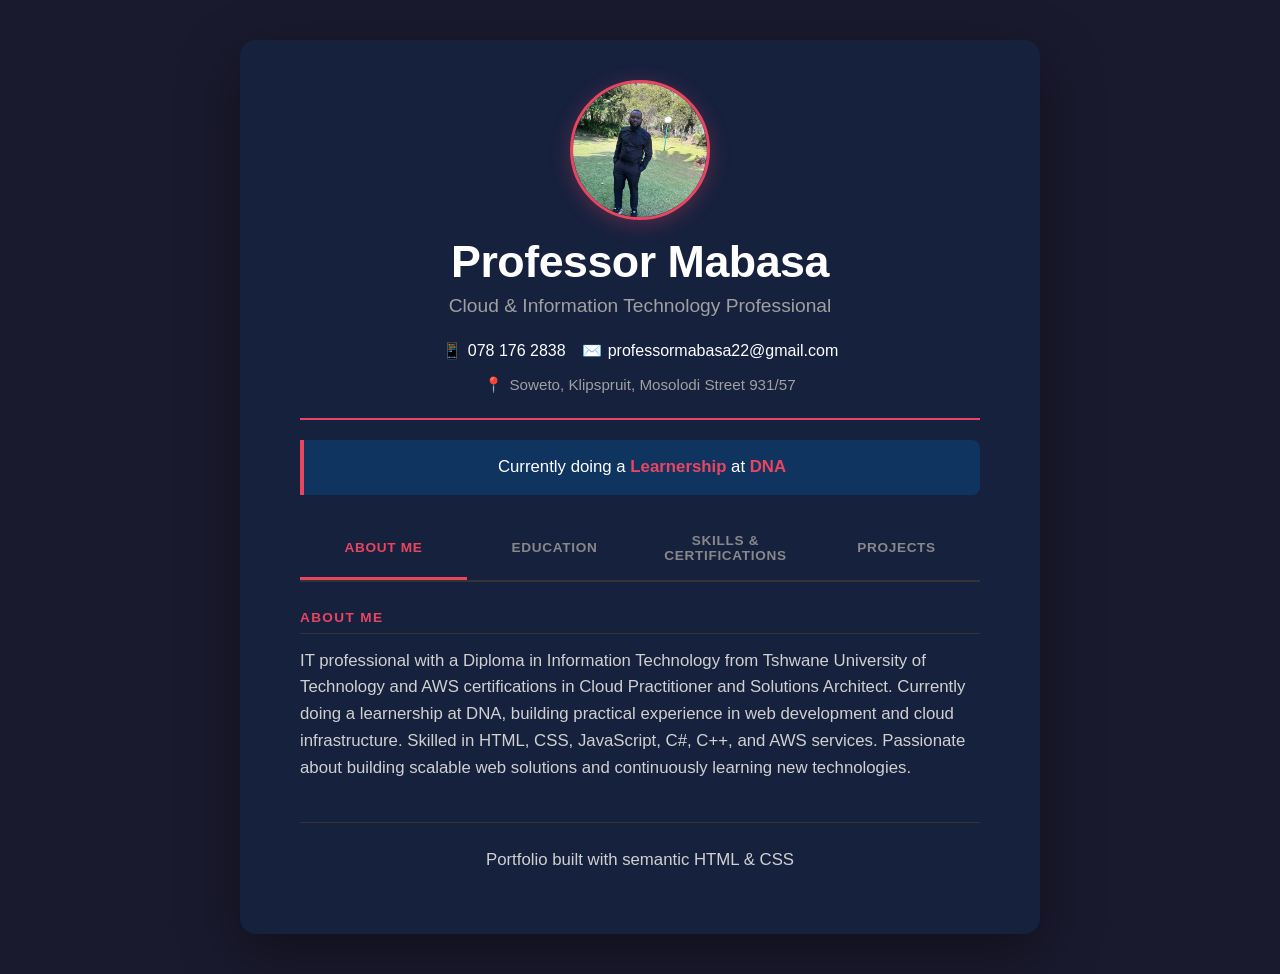
==== index.html @ ec0c662e "updates" ====
<!DOCTYPE html>
<html lang="en">
<head>
    <meta charset="UTF-8">
    <meta name="viewport" content="width=device-width, initial-scale=1.0">
    <title>Professor Mabasa — Portfolio</title>
    <link rel="stylesheet" href="style.css">
    <script src="script.js" defer></script>
<base target="_blank">
</head>
<body>

    <article>
        <header>
            <figure>
                <img src="[data-uri]" alt="Professor Mabasa">
            </figure>
            <h1>Professor Mabasa</h1>
            <p class="role">Cloud & Information Technology Professional</p>

            <p class="contact-top">
                <a href="tel:+27781762838">
                    <span class="icon">📱</span> 078 176 2838
                </a>
                <a href="mailto:professormabasa22@gmail.com">
                    <span class="icon">✉️</span> professormabasa22@gmail.com
                </a>
            </p>

            <p class="address-top">
                <span class="icon">📍</span> Soweto, Klipspruit, Mosolodi Street 931/57
            </p>
        </header>

        <aside>
            <p>Currently doing a <strong>Learnership</strong> at <strong>DNA</strong></p>
        </aside>

        <nav class="tabs">
            <button class="tab-btn active" onclick="showTab('about')">About Me</button>
            <button class="tab-btn" onclick="showTab('education')">Education</button>
            <button class="tab-btn" onclick="showTab('skills-certifications')">Skills & Certifications</button>
            <button class="tab-btn" onclick="showTab('projects')">Projects</button>
        </nav>

        <section id="about" class="tab-panel active">
            <h2>About Me</h2>
            <p>
                IT professional with a Diploma in Information Technology from Tshwane University of Technology 
                and AWS certifications in Cloud Practitioner and Solutions Architect. Currently doing a 
                learnership at DNA, building practical experience in web development and cloud infrastructure. 
                Skilled in HTML, CSS, JavaScript, C#, C++, and AWS services. Passionate about building scalable 
                web solutions and continuously learning new technologies.
            </p>
        </section>

        <section id="education" class="tab-panel">
            <h2>Education</h2>
            <p>
                <strong>PP Hlungwani Secondary School</strong><br>
                Grade 12 (Matric)
            </p>
            <p style="margin-top: 16px;">
                <strong>Tshwane University of Technology (TUT)</strong><br>
                Diploma in Information Technology<br>
                <span class="year">2019 — 2023</span>
            </p>
        </section>

        <section id="skills-certifications" class="tab-panel">
            <h2>Skills & Certifications</h2>

            <h3>Web Developer Student — Skills</h3>
            <ul>
                <li>HTML, CSS, JavaScript basics</li>
                <li>C#</li>
                <li>C++</li>
                <li>Git & GitHub</li>
                <li>MySQL basics</li>
                <li>Debugging with browser tools</li>
                <li>Teamwork and learning quickly</li>
            </ul>

            <h3>Certifications</h3>
            <p>
                <span class="badge">AWS Cloud Practitioner</span>
                <span class="badge">AWS Solutions Architect</span>
            </p>
        </section>

        <section id="projects" class="tab-panel">
            <h2>Projects</h2>
            <ul class="project-list">
                <li>Static website hosting on AWS S3 + CloudFront</li>
                <li>3-tier web app deployment with VPC, EC2, RDS, and Load Balancer</li>
                <li>Auto-scaling web server using EC2 Auto Scaling Group + ALB</li>
                <li>Serverless file upload app with S3 + Lambda + API Gateway</li>
            </ul>
        </section>

        <footer>
            <p>Portfolio built with semantic HTML & CSS</p>
        </footer>
    </article>



</body>
</html>
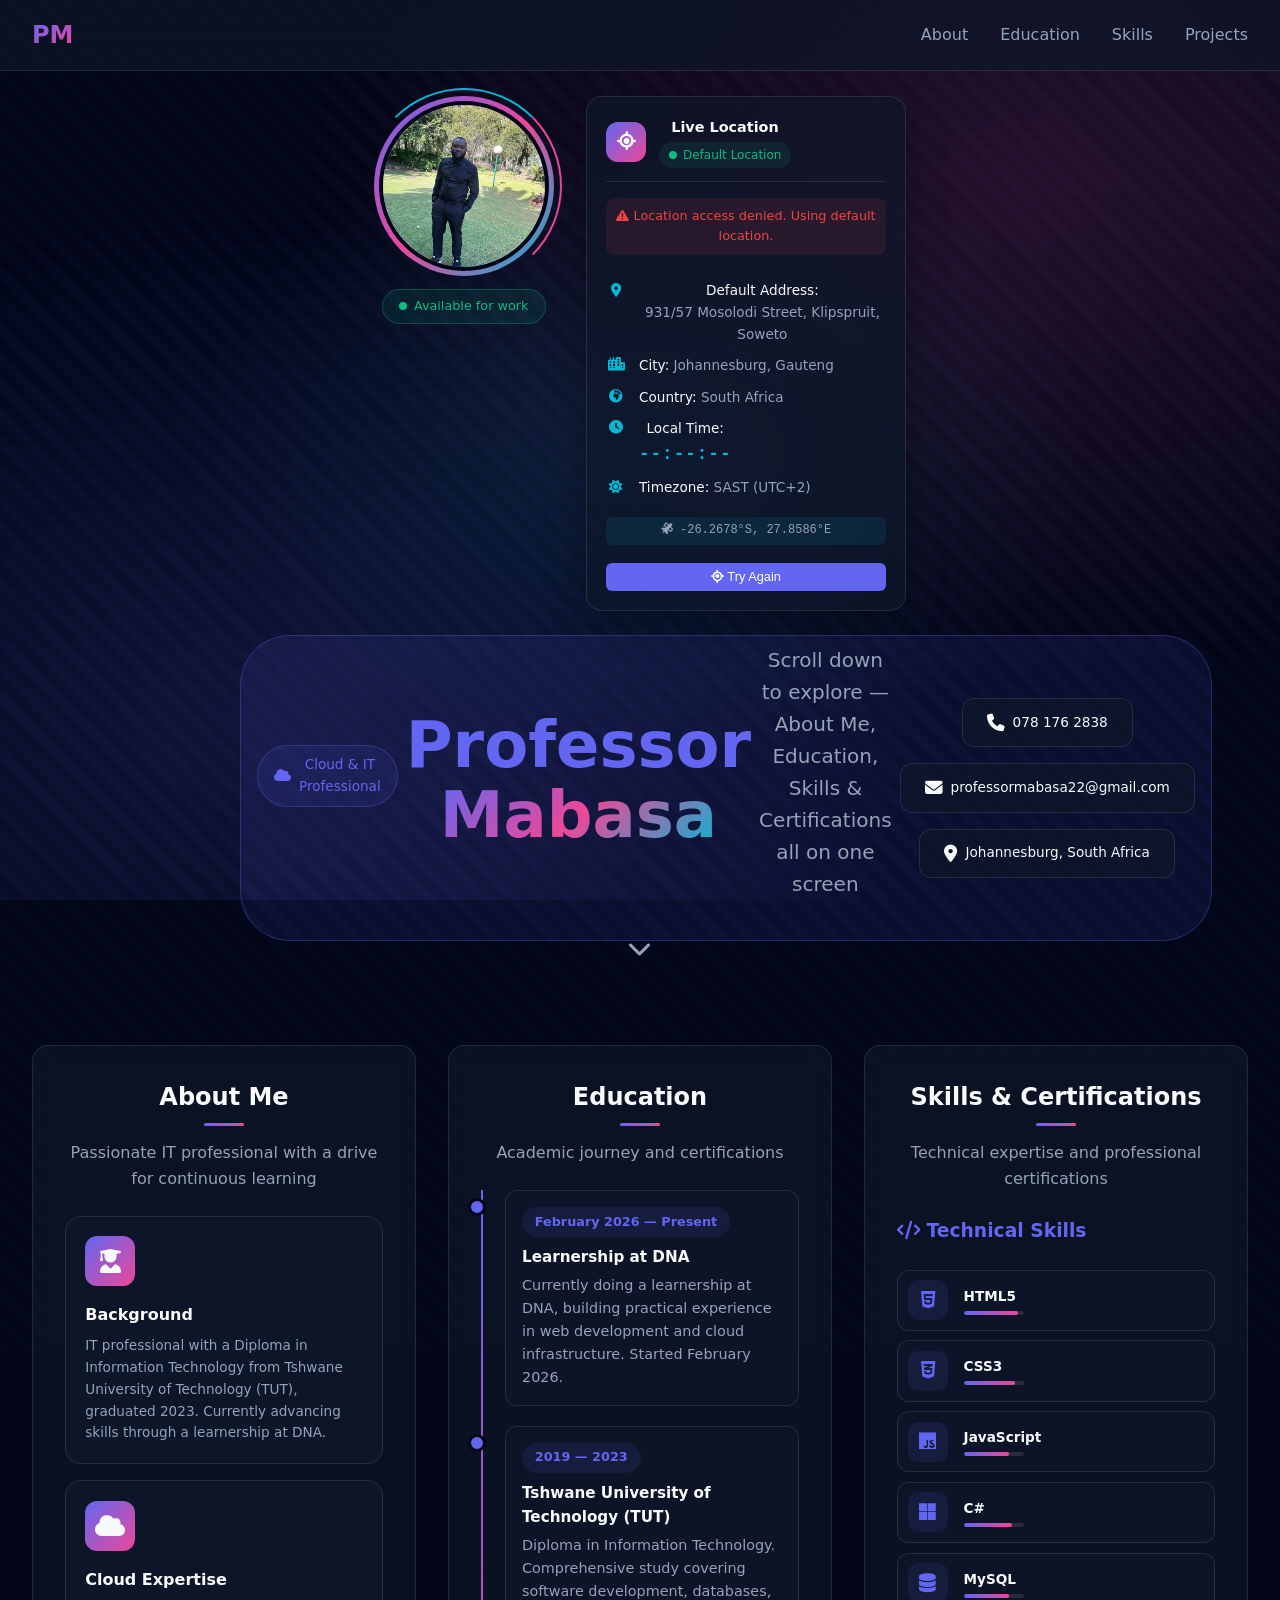
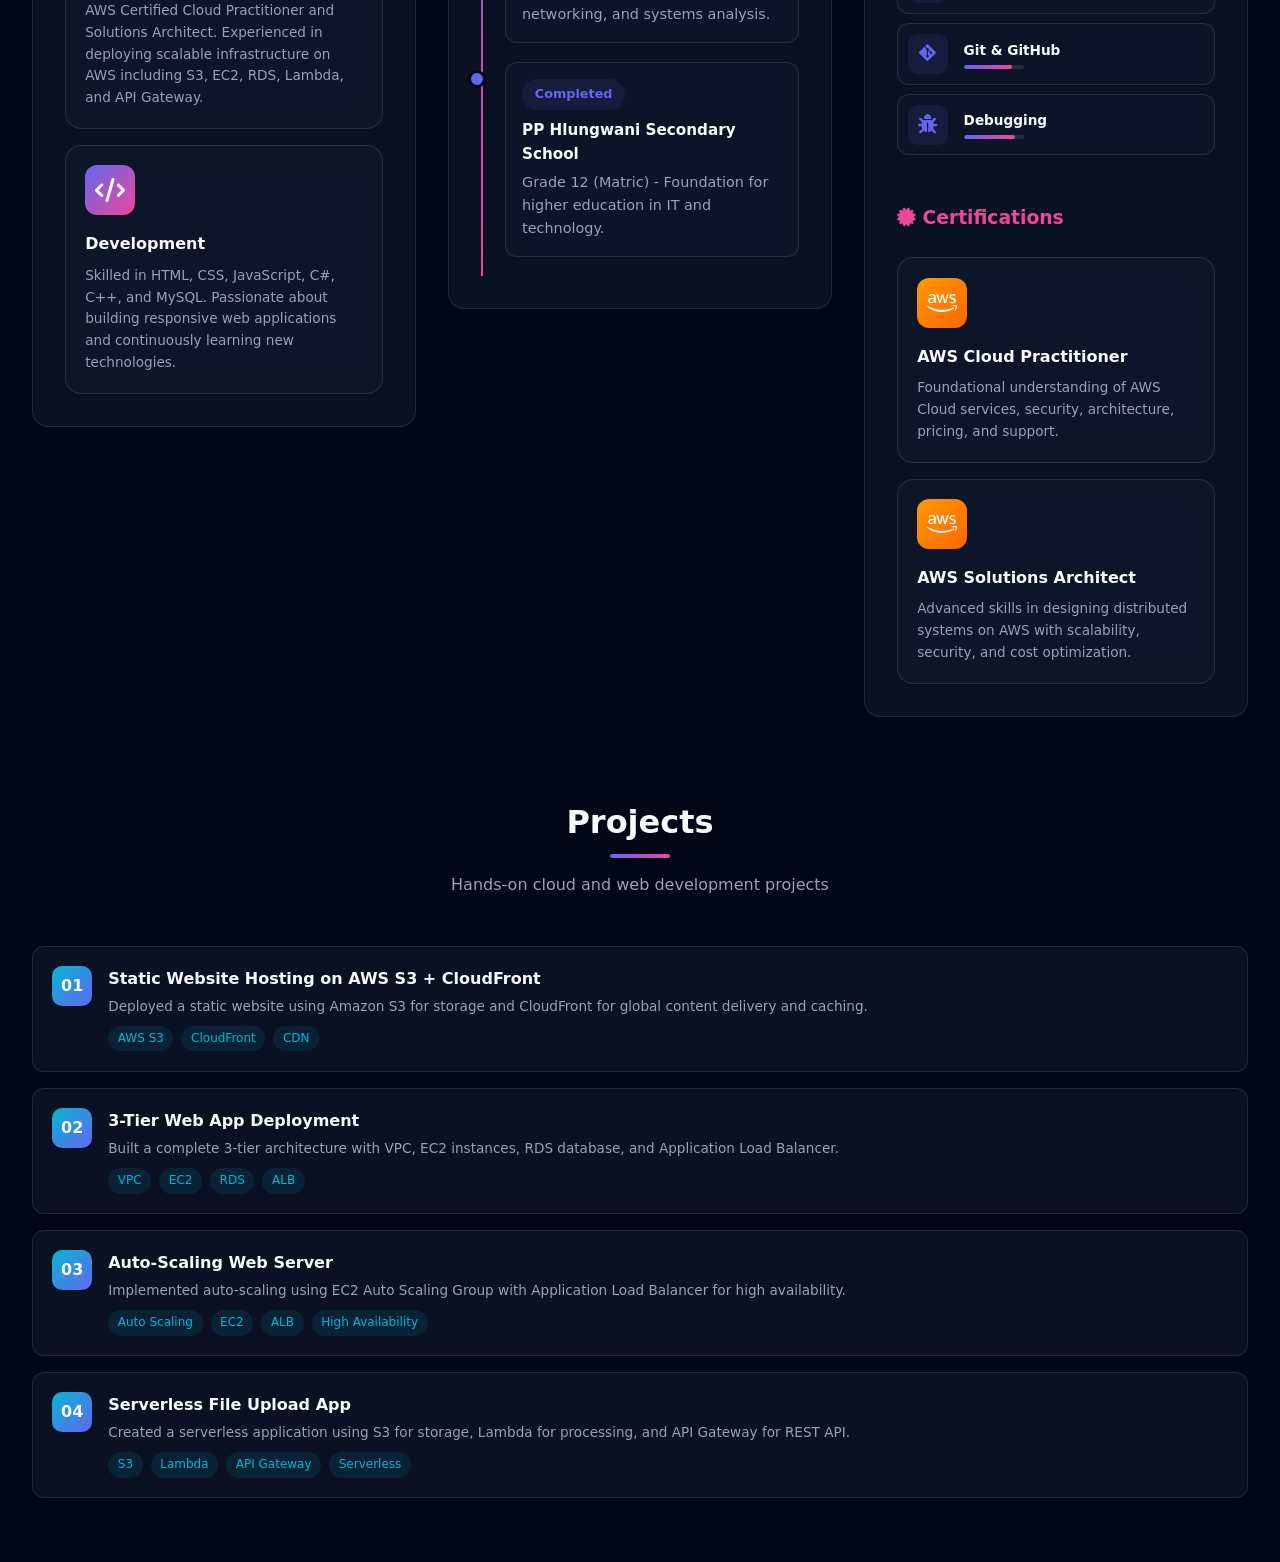
==== commit 9480abcb: "push" ====
--- a/index.html
+++ b/index.html
@@ -4,106 +4,1685 @@
     <meta charset="UTF-8">
     <meta name="viewport" content="width=device-width, initial-scale=1.0">
     <title>Professor Mabasa — Portfolio</title>
-    <link rel="stylesheet" href="style.css">
-    <script src="script.js" defer></script>
+    <link rel="stylesheet" href="https://cdnjs.cloudflare.com/ajax/libs/font-awesome/6.4.0/css/all.min.css">
+    <style>
+        :root {
+            --primary: #6366f1;
+            --primary-dark: #4f46e5;
+            --secondary: #ec4899;
+            --accent: #06b6d4;
+            --dark: #0f172a;
+            --darker: #020617;
+            --light: #f8fafc;
+            --gray: #94a3b8;
+            --glass: rgba(15, 23, 42, 0.7);
+            --glass-border: rgba(255, 255, 255, 0.1);
+        }
+
+        * {
+            margin: 0;
+            padding: 0;
+            box-sizing: border-box;
+        }
+
+        html {
+            scroll-behavior: smooth;
+        }
+
+        body {
+            font-family: 'Segoe UI', system-ui, -apple-system, sans-serif;
+            background: var(--darker);
+            color: var(--light);
+            line-height: 1.6;
+            overflow-x: hidden;
+        }
+
+        /* Animated background */
+        .bg-animation {
+            position: fixed;
+            top: 0;
+            left: 0;
+            width: 100%;
+            height: 100%;
+            z-index: -1;
+            background: 
+                radial-gradient(ellipse at 20% 80%, rgba(99, 102, 241, 0.15) 0%, transparent 50%),
+                radial-gradient(ellipse at 80% 20%, rgba(236, 72, 153, 0.15) 0%, transparent 50%),
+                radial-gradient(ellipse at 50% 50%, rgba(6, 182, 212, 0.1) 0%, transparent 50%);
+        }
+
+        .bg-animation::before {
+            content: '';
+            position: absolute;
+            top: -50%;
+            left: -50%;
+            width: 200%;
+            height: 200%;
+            background: repeating-linear-gradient(
+                45deg,
+                transparent,
+                transparent 10px,
+                rgba(99, 102, 241, 0.03) 10px,
+                rgba(99, 102, 241, 0.03) 20px
+            );
+            animation: bgMove 20s linear infinite;
+        }
+
+        @keyframes bgMove {
+            0% { transform: translate(0, 0); }
+            100% { transform: translate(50px, 50px); }
+        }
+
+        /* Navigation */
+        nav {
+            position: fixed;
+            top: 0;
+            width: 100%;
+            padding: 1rem 2rem;
+            background: var(--glass);
+            backdrop-filter: blur(20px);
+            border-bottom: 1px solid var(--glass-border);
+            z-index: 1000;
+            display: flex;
+            justify-content: space-between;
+            align-items: center;
+        }
+
+        .logo {
+            font-size: 1.5rem;
+            font-weight: 800;
+            background: linear-gradient(135deg, var(--primary), var(--secondary));
+            -webkit-background-clip: text;
+            -webkit-text-fill-color: transparent;
+            background-clip: text;
+        }
+
+        .nav-links {
+            display: flex;
+            gap: 2rem;
+            list-style: none;
+        }
+
+        .nav-links a {
+            color: var(--gray);
+            text-decoration: none;
+            font-weight: 500;
+            transition: all 0.3s ease;
+            position: relative;
+        }
+
+        .nav-links a::after {
+            content: '';
+            position: absolute;
+            bottom: -5px;
+            left: 0;
+            width: 0;
+            height: 2px;
+            background: linear-gradient(90deg, var(--primary), var(--secondary));
+            transition: width 0.3s ease;
+        }
+
+        .nav-links a:hover,
+        .nav-links a.active {
+            color: var(--light);
+        }
+
+        .nav-links a:hover::after,
+        .nav-links a.active::after {
+            width: 100%;
+        }
+
+        /* Location Widget - Dynamic & Active */
+        .location-widget {
+            position: fixed;
+            top: 80px;
+            right: 20px;
+            background: var(--glass);
+            backdrop-filter: blur(20px);
+            border: 1px solid var(--glass-border);
+            border-radius: 16px;
+            padding: 1.2rem;
+            z-index: 999;
+            min-width: 300px;
+            max-width: 350px;
+            box-shadow: 0 10px 40px rgba(0, 0, 0, 0.3);
+            transition: all 0.3s ease;
+        }
+
+        .location-widget:hover {
+            transform: translateY(-5px);
+            box-shadow: 0 20px 60px rgba(99, 102, 241, 0.2);
+        }
+
+        .location-header {
+            display: flex;
+            align-items: center;
+            gap: 0.8rem;
+            margin-bottom: 1rem;
+            padding-bottom: 0.8rem;
+            border-bottom: 1px solid var(--glass-border);
+        }
+
+        .location-icon {
+            width: 40px;
+            height: 40px;
+            background: linear-gradient(135deg, var(--primary), var(--secondary));
+            border-radius: 12px;
+            display: flex;
+            align-items: center;
+            justify-content: center;
+            font-size: 1.2rem;
+            animation: pulse 2s ease-in-out infinite;
+        }
+
+        @keyframes pulse {
+            0%, 100% { box-shadow: 0 0 0 0 rgba(99, 102, 241, 0.4); }
+            50% { box-shadow: 0 0 0 10px rgba(99, 102, 241, 0); }
+        }
+
+        .location-title {
+            font-size: 0.9rem;
+            font-weight: 600;
+            color: var(--light);
+        }
+
+        .location-status {
+            display: inline-flex;
+            align-items: center;
+            gap: 0.4rem;
+            font-size: 0.75rem;
+            color: #10b981;
+            background: rgba(16, 185, 129, 0.1);
+            padding: 0.2rem 0.6rem;
+            border-radius: 20px;
+            margin-top: 0.2rem;
+        }
+
+        .status-dot {
+            width: 8px;
+            height: 8px;
+            background: #10b981;
+            border-radius: 50%;
+            animation: blink 1.5s ease-in-out infinite;
+        }
+
+        @keyframes blink {
+            0%, 100% { opacity: 1; }
+            50% { opacity: 0.3; }
+        }
+
+        .location-details {
+            display: flex;
+            flex-direction: column;
+            gap: 0.6rem;
+        }
+
+        .location-item {
+            display: flex;
+            align-items: flex-start;
+            gap: 0.8rem;
+            font-size: 0.85rem;
+            color: var(--gray);
+        }
+
+        .location-item i {
+            width: 20px;
+            text-align: center;
+            color: var(--accent);
+            margin-top: 0.2rem;
+            flex-shrink: 0;
+        }
+
+        .location-item .label {
+            font-weight: 500;
+            color: var(--light);
+        }
+
+        .live-clock {
+            font-family: 'Courier New', monospace;
+            font-size: 1.1rem;
+            font-weight: 700;
+            color: var(--accent);
+            letter-spacing: 1px;
+        }
+
+        .coordinates {
+            font-size: 0.75rem;
+            color: var(--gray);
+            font-family: monospace;
+            background: rgba(6, 182, 212, 0.1);
+            padding: 0.3rem 0.6rem;
+            border-radius: 6px;
+            margin-top: 0.5rem;
+            word-break: break-all;
+        }
+
+        /* Location loading state */
+        .location-loading {
+            display: flex;
+            align-items: center;
+            gap: 0.5rem;
+            color: var(--accent);
+            font-size: 0.85rem;
+        }
+
+        .spinner {
+            width: 16px;
+            height: 16px;
+            border: 2px solid var(--accent);
+            border-top-color: transparent;
+            border-radius: 50%;
+            animation: spin 1s linear infinite;
+        }
+
+        @keyframes spin {
+            to { transform: rotate(360deg); }
+        }
+
+        /* Location error state */
+        .location-error {
+            color: #ef4444;
+            font-size: 0.8rem;
+            padding: 0.5rem;
+            background: rgba(239, 68, 68, 0.1);
+            border-radius: 8px;
+        }
+
+        .refresh-btn {
+            background: var(--primary);
+            color: white;
+            border: none;
+            padding: 0.4rem 0.8rem;
+            border-radius: 6px;
+            cursor: pointer;
+            font-size: 0.8rem;
+            margin-top: 0.5rem;
+            transition: all 0.3s ease;
+        }
+
+        .refresh-btn:hover {
+            background: var(--primary-dark);
+        }
+
+        /* Hero Section */
+        .hero {
+            min-height: 100vh;
+            display: flex;
+            align-items: center;
+            justify-content: center;
+            padding: 6rem 2rem 2rem;
+            position: relative;
+        }
+
+        .hero-content {
+            text-align: center;
+            max-width: 800px;
+        }
+
+        .hero-badge {
+            display: inline-flex;
+            align-items: center;
+            gap: 0.5rem;
+            background: rgba(99, 102, 241, 0.1);
+            border: 1px solid rgba(99, 102, 241, 0.3);
+            padding: 0.5rem 1rem;
+            border-radius: 50px;
+            font-size: 0.85rem;
+            color: var(--primary);
+            margin-bottom: 1.5rem;
+            animation: fadeInUp 0.6s ease;
+        }
+
+        .hero h1 {
+            font-size: clamp(2.5rem, 5vw, 4.5rem);
+            font-weight: 800;
+            line-height: 1.1;
+            margin-bottom: 1rem;
+            animation: fadeInUp 0.6s ease 0.1s both;
+        }
+
+        .hero h1 span {
+            background: linear-gradient(135deg, var(--primary), var(--secondary), var(--accent));
+            -webkit-background-clip: text;
+            -webkit-text-fill-color: transparent;
+            background-clip: text;
+        }
+
+        .hero-subtitle {
+            font-size: 1.25rem;
+            color: var(--gray);
+            margin-bottom: 2rem;
+            animation: fadeInUp 0.6s ease 0.2s both;
+        }
+
+        .hero-contact {
+            display: flex;
+            flex-wrap: wrap;
+            justify-content: center;
+            gap: 1rem;
+            animation: fadeInUp 0.6s ease 0.3s both;
+        }
+
+        .contact-btn {
+            display: inline-flex;
+            align-items: center;
+            gap: 0.5rem;
+            padding: 0.8rem 1.5rem;
+            background: var(--glass);
+            border: 1px solid var(--glass-border);
+            border-radius: 12px;
+            color: var(--light);
+            text-decoration: none;
+            font-weight: 500;
+            transition: all 0.3s ease;
+        }
+
+        .contact-btn:hover {
+            background: var(--primary);
+            border-color: var(--primary);
+            transform: translateY(-3px);
+            box-shadow: 0 10px 30px rgba(99, 102, 241, 0.3);
+        }
+
+        .contact-btn i {
+            font-size: 1.1rem;
+        }
+
+        /* Scroll indicator */
+        .scroll-indicator {
+            position: absolute;
+            bottom: 2rem;
+            left: 50%;
+            transform: translateX(-50%);
+            animation: bounce 2s infinite;
+        }
+
+        .scroll-indicator i {
+            font-size: 1.5rem;
+            color: var(--gray);
+        }
+
+        @keyframes bounce {
+            0%, 20%, 50%, 80%, 100% { transform: translateX(-50%) translateY(0); }
+            40% { transform: translateX(-50%) translateY(-10px); }
+            60% { transform: translateX(-50%) translateY(-5px); }
+        }
+
+        /* Sections */
+        section {
+            padding: 5rem 2rem;
+            max-width: 1200px;
+            margin: 0 auto;
+        }
+
+        .section-header {
+            text-align: center;
+            margin-bottom: 3rem;
+        }
+
+        .section-header h2 {
+            font-size: 2.5rem;
+            font-weight: 700;
+            margin-bottom: 0.5rem;
+            position: relative;
+            display: inline-block;
+        }
+
+        .section-header h2::after {
+            content: '';
+            position: absolute;
+            bottom: -10px;
+            left: 50%;
+            transform: translateX(-50%);
+            width: 60px;
+            height: 4px;
+            background: linear-gradient(90deg, var(--primary), var(--secondary));
+            border-radius: 2px;
+        }
+
+        .section-header p {
+            color: var(--gray);
+            margin-top: 1rem;
+        }
+
+        /* Cards */
+        .card-grid {
+            display: grid;
+            grid-template-columns: repeat(auto-fit, minmax(300px, 1fr));
+            gap: 1.5rem;
+        }
+
+        .card {
+            background: var(--glass);
+            backdrop-filter: blur(10px);
+            border: 1px solid var(--glass-border);
+            border-radius: 16px;
+            padding: 2rem;
+            transition: all 0.3s ease;
+            position: relative;
+            overflow: hidden;
+        }
+
+        .card::before {
+            content: '';
+            position: absolute;
+            top: 0;
+            left: 0;
+            width: 100%;
+            height: 3px;
+            background: linear-gradient(90deg, var(--primary), var(--secondary));
+            transform: scaleX(0);
+            transform-origin: left;
+            transition: transform 0.3s ease;
+        }
+
+        .card:hover {
+            transform: translateY(-5px);
+            box-shadow: 0 20px 40px rgba(0, 0, 0, 0.3);
+            border-color: rgba(99, 102, 241, 0.3);
+        }
+
+        .card:hover::before {
+            transform: scaleX(1);
+        }
+
+        .card-icon {
+            width: 50px;
+            height: 50px;
+            background: linear-gradient(135deg, var(--primary), var(--secondary));
+            border-radius: 12px;
+            display: flex;
+            align-items: center;
+            justify-content: center;
+            font-size: 1.5rem;
+            margin-bottom: 1rem;
+        }
+
+        .card h3 {
+            font-size: 1.25rem;
+            margin-bottom: 0.5rem;
+        }
+
+        .card p {
+            color: var(--gray);
+            font-size: 0.95rem;
+        }
+
+        /* Skills */
+        .skills-grid {
+            display: grid;
+            grid-template-columns: repeat(auto-fit, minmax(250px, 1fr));
+            gap: 1rem;
+        }
+
+        .skill-item {
+            display: flex;
+            align-items: center;
+            gap: 1rem;
+            padding: 1rem;
+            background: var(--glass);
+            border: 1px solid var(--glass-border);
+            border-radius: 12px;
+            transition: all 0.3s ease;
+        }
+
+        .skill-item:hover {
+            border-color: var(--primary);
+            transform: translateX(5px);
+        }
+
+        .skill-icon {
+            width: 40px;
+            height: 40px;
+            background: rgba(99, 102, 241, 0.1);
+            border-radius: 10px;
+            display: flex;
+            align-items: center;
+            justify-content: center;
+            color: var(--primary);
+            font-size: 1.2rem;
+        }
+
+        .skill-info h4 {
+            font-size: 0.95rem;
+            margin-bottom: 0.2rem;
+        }
+
+        .skill-bar {
+            width: 100px;
+            height: 4px;
+            background: rgba(255, 255, 255, 0.1);
+            border-radius: 2px;
+            overflow: hidden;
+        }
+
+        .skill-progress {
+            height: 100%;
+            background: linear-gradient(90deg, var(--primary), var(--secondary));
+            border-radius: 2px;
+            animation: fillBar 1.5s ease-out forwards;
+        }
+
+        @keyframes fillBar {
+            from { width: 0; }
+        }
+
+        /* Timeline for Education */
+        .timeline {
+            position: relative;
+            padding-left: 2rem;
+        }
+
+        .timeline::before {
+            content: '';
+            position: absolute;
+            left: 0;
+            top: 0;
+            height: 100%;
+            width: 2px;
+            background: linear-gradient(180deg, var(--primary), var(--secondary));
+        }
+
+        .timeline-item {
+            position: relative;
+            padding-bottom: 2rem;
+        }
+
+        .timeline-item::before {
+            content: '';
+            position: absolute;
+            left: -2rem;
+            top: 0.5rem;
+            width: 12px;
+            height: 12px;
+            background: var(--primary);
+            border-radius: 50%;
+            border: 3px solid var(--darker);
+            transform: translateX(-5px);
+        }
+
+        .timeline-content {
+            background: var(--glass);
+            border: 1px solid var(--glass-border);
+            border-radius: 12px;
+            padding: 1.5rem;
+        }
+
+        .timeline-date {
+            display: inline-block;
+            background: rgba(99, 102, 241, 0.1);
+            color: var(--primary);
+            padding: 0.3rem 0.8rem;
+            border-radius: 20px;
+            font-size: 0.8rem;
+            font-weight: 600;
+            margin-bottom: 0.5rem;
+        }
+
+        .timeline-content h3 {
+            font-size: 1.1rem;
+            margin-bottom: 0.3rem;
+        }
+
+        .timeline-content p {
+            color: var(--gray);
+            font-size: 0.9rem;
+        }
+
+        /* Projects */
+        .project-list {
+            display: flex;
+            flex-direction: column;
+            gap: 1rem;
+        }
+
+        .project-item {
+            display: flex;
+            align-items: flex-start;
+            gap: 1rem;
+            padding: 1.2rem;
+            background: var(--glass);
+            border: 1px solid var(--glass-border);
+            border-radius: 12px;
+            transition: all 0.3s ease;
+        }
+
+        .project-item:hover {
+            border-color: var(--accent);
+            transform: translateX(10px);
+        }
+
+        .project-number {
+            width: 40px;
+            height: 40px;
+            background: linear-gradient(135deg, var(--accent), var(--primary));
+            border-radius: 10px;
+            display: flex;
+            align-items: center;
+            justify-content: center;
+            font-weight: 700;
+            font-size: 1rem;
+            flex-shrink: 0;
+        }
+
+        .project-info h4 {
+            font-size: 1rem;
+            margin-bottom: 0.3rem;
+        }
+
+        .project-info p {
+            color: var(--gray);
+            font-size: 0.85rem;
+        }
+
+        .project-tags {
+            display: flex;
+            gap: 0.5rem;
+            margin-top: 0.5rem;
+            flex-wrap: wrap;
+        }
+
+        .tag {
+            background: rgba(6, 182, 212, 0.1);
+            color: var(--accent);
+            padding: 0.2rem 0.6rem;
+            border-radius: 20px;
+            font-size: 0.75rem;
+        }
+
+        /* Footer */
+        footer {
+            text-align: center;
+            padding: 3rem 2rem;
+            border-top: 1px solid var(--glass-border);
+            color: var(--gray);
+            font-size: 0.9rem;
+        }
+
+        footer .heart {
+            color: var(--secondary);
+            animation: heartbeat 1.5s ease-in-out infinite;
+        }
+
+        @keyframes heartbeat {
+            0%, 100% { transform: scale(1); }
+            50% { transform: scale(1.2); }
+        }
+
+        /* Animations */
+        @keyframes fadeInUp {
+            from {
+                opacity: 0;
+                transform: translateY(30px);
+            }
+            to {
+                opacity: 1;
+                transform: translateY(0);
+            }
+        }
+
+        .fade-in {
+            opacity: 0;
+            transform: translateY(30px);
+            transition: all 0.6s ease;
+        }
+
+        .fade-in.visible {
+            opacity: 1;
+            transform: translateY(0);
+        }
+
+        /* Mobile responsive */
+        @media (max-width: 768px) {
+            .nav-links {
+                display: none;
+            }
+
+            .location-widget {
+                position: relative;
+                top: auto;
+                right: auto;
+                margin: 1rem;
+                width: calc(100% - 2rem);
+                min-width: auto;
+            }
+
+            .hero h1 {
+                font-size: 2rem;
+            }
+
+            .hero-contact {
+                flex-direction: column;
+                align-items: center;
+            }
+
+            .contact-btn {
+                width: 100%;
+                justify-content: center;
+            }
+
+            section {
+                padding: 3rem 1rem;
+            }
+
+            .card-grid {
+                grid-template-columns: 1fr;
+            }
+        }
+
+        /* Scrollbar */
+        ::-webkit-scrollbar {
+            width: 8px;
+        }
+
+        ::-webkit-scrollbar-track {
+            background: var(--darker);
+        }
+
+        ::-webkit-scrollbar-thumb {
+            background: var(--primary);
+            border-radius: 4px;
+        }
+
+        ::-webkit-scrollbar-thumb:hover {
+            background: var(--primary-dark);
+        }
+    
+        /* Profile Picture Styles */
+        .profile-picture-container {
+            display: flex;
+            flex-direction: column;
+            align-items: center;
+            margin-bottom: 1.5rem;
+            animation: fadeInUp 0.6s ease both;
+        }
+
+        .profile-picture-wrapper {
+            position: relative;
+            width: 180px;
+            height: 180px;
+            border-radius: 50%;
+            padding: 5px;
+            background: linear-gradient(135deg, var(--primary), var(--secondary), var(--accent));
+            animation: rotateGradient 4s linear infinite;
+        }
+
+        @keyframes rotateGradient {
+            0% { filter: hue-rotate(0deg); }
+            100% { filter: hue-rotate(360deg); }
+        }
+
+        .profile-picture {
+            width: 100%;
+            height: 100%;
+            border-radius: 50%;
+            object-fit: cover;
+            border: 4px solid var(--darker);
+            transition: all 0.3s ease;
+        }
+
+        .profile-picture-wrapper:hover .profile-picture {
+            transform: scale(1.05);
+        }
+
+        .profile-ring {
+            position: absolute;
+            top: -8px;
+            left: -8px;
+            right: -8px;
+            bottom: -8px;
+            border-radius: 50%;
+            border: 2px solid transparent;
+            border-top-color: var(--accent);
+            border-right-color: var(--secondary);
+            animation: spinRing 3s linear infinite;
+        }
+
+        @keyframes spinRing {
+            0% { transform: rotate(0deg); }
+            100% { transform: rotate(360deg); }
+        }
+
+        .profile-status {
+            display: inline-flex;
+            align-items: center;
+            gap: 0.4rem;
+            margin-top: 0.8rem;
+            background: rgba(16, 185, 129, 0.1);
+            border: 1px solid rgba(16, 185, 129, 0.3);
+            padding: 0.4rem 1rem;
+            border-radius: 50px;
+            font-size: 0.8rem;
+            color: #10b981;
+            font-weight: 500;
+        }
+
+        .profile-status-dot {
+            width: 8px;
+            height: 8px;
+            background: #10b981;
+            border-radius: 50%;
+            animation: blink 1.5s ease-in-out infinite;
+        }
+
+        /* Mobile responsive for profile */
+        @media (max-width: 768px) {
+            .profile-picture-wrapper {
+                width: 140px;
+                height: 140px;
+            }
+        }
+
+        
+        /* Combined Profile + Location Row */
+        .hero-top-row {
+            display: flex;
+            flex-direction: row;
+            align-items: flex-start;
+            justify-content: center;
+            gap: 2rem;
+            margin-bottom: 1.5rem;
+            flex-wrap: wrap;
+        }
+
+        .hero-top-row .profile-picture-container {
+            margin-bottom: 0;
+            animation: fadeInUp 0.6s ease both;
+        }
+
+        .hero-top-row .location-widget {
+            position: relative;
+            top: auto;
+            right: auto;
+            margin: 0;
+            min-width: 280px;
+            max-width: 320px;
+            align-self: flex-start;
+        }
+
+        @media (max-width: 768px) {
+            .hero-top-row {
+                flex-direction: column;
+                align-items: center;
+            }
+
+            .hero-top-row .location-widget {
+                width: 100%;
+                max-width: 100%;
+                min-width: auto;
+            }
+        }
+
+        /* Single Screen Layout - Multi-column Sections */
+        .content-grid {
+            display: grid;
+            grid-template-columns: repeat(auto-fit, minmax(350px, 1fr));
+            grid-auto-rows: 1fr;
+            gap: 2rem;
+            max-width: 1400px;
+            margin: 0 auto;
+            padding: 3rem 2rem;
+            align-items: stretch;
+        }
+
+        .content-grid > section {
+            display: flex;
+            flex-direction: column;
+        }
+
+        .content-grid section {
+            padding: 2rem;
+            margin: 0;
+            max-width: none;
+            background: var(--glass);
+            backdrop-filter: blur(10px);
+            border: 1px solid var(--glass-border);
+            border-radius: 16px;
+            height: fit-content;
+        }
+
+        .content-grid section .section-header {
+            margin-bottom: 1.5rem;
+        }
+
+        .content-grid section .section-header h2 {
+            font-size: 1.5rem;
+        }
+
+        .content-grid section .section-header h2::after {
+            width: 40px;
+            height: 3px;
+        }
+
+        .content-grid .card-grid {
+            grid-template-columns: 1fr;
+            gap: 1rem;
+        }
+
+        .content-grid .card {
+            padding: 1.2rem;
+        }
+
+        .content-grid .card h3 {
+            font-size: 1rem;
+        }
+
+        .content-grid .card p {
+            font-size: 0.85rem;
+        }
+
+        .content-grid .timeline {
+            padding-left: 1.5rem;
+        }
+
+        .content-grid .timeline-item {
+            padding-bottom: 1.2rem;
+        }
+
+        .content-grid .timeline-content {
+            padding: 1rem;
+        }
+
+        .content-grid .timeline-content h3 {
+            font-size: 0.95rem;
+        }
+
+        .content-grid .skills-grid {
+            grid-template-columns: 1fr;
+            gap: 0.6rem;
+        }
+
+        .content-grid .skill-item {
+            padding: 0.6rem;
+        }
+
+        .content-grid .skill-info h4 {
+            font-size: 0.85rem;
+        }
+
+        .content-grid .skill-bar {
+            width: 60px;
+        }
+
+        .content-grid .card-grid {
+            grid-template-columns: 1fr;
+        }
+
+        /* Projects section below grid */
+        .projects-fullwidth {
+            max-width: 1400px;
+            margin: 0 auto;
+            padding: 2rem 2rem 4rem;
+        }
+
+        .projects-fullwidth .section-header h2 {
+            font-size: 2rem;
+        }
+
+        @media (max-width: 768px) {
+            .content-grid {
+                grid-template-columns: 1fr;
+                gap: 1.5rem;
+                padding: 2rem 1rem;
+            }
+
+            .content-grid section {
+                padding: 1.5rem;
+            }
+        }
+
+        </style>
+<base target="_blank">
 <base target="_blank">
 </head>
 <body>
-
-    <article>
-        <header>
-            <figure>
-                <img src="[data-uri]